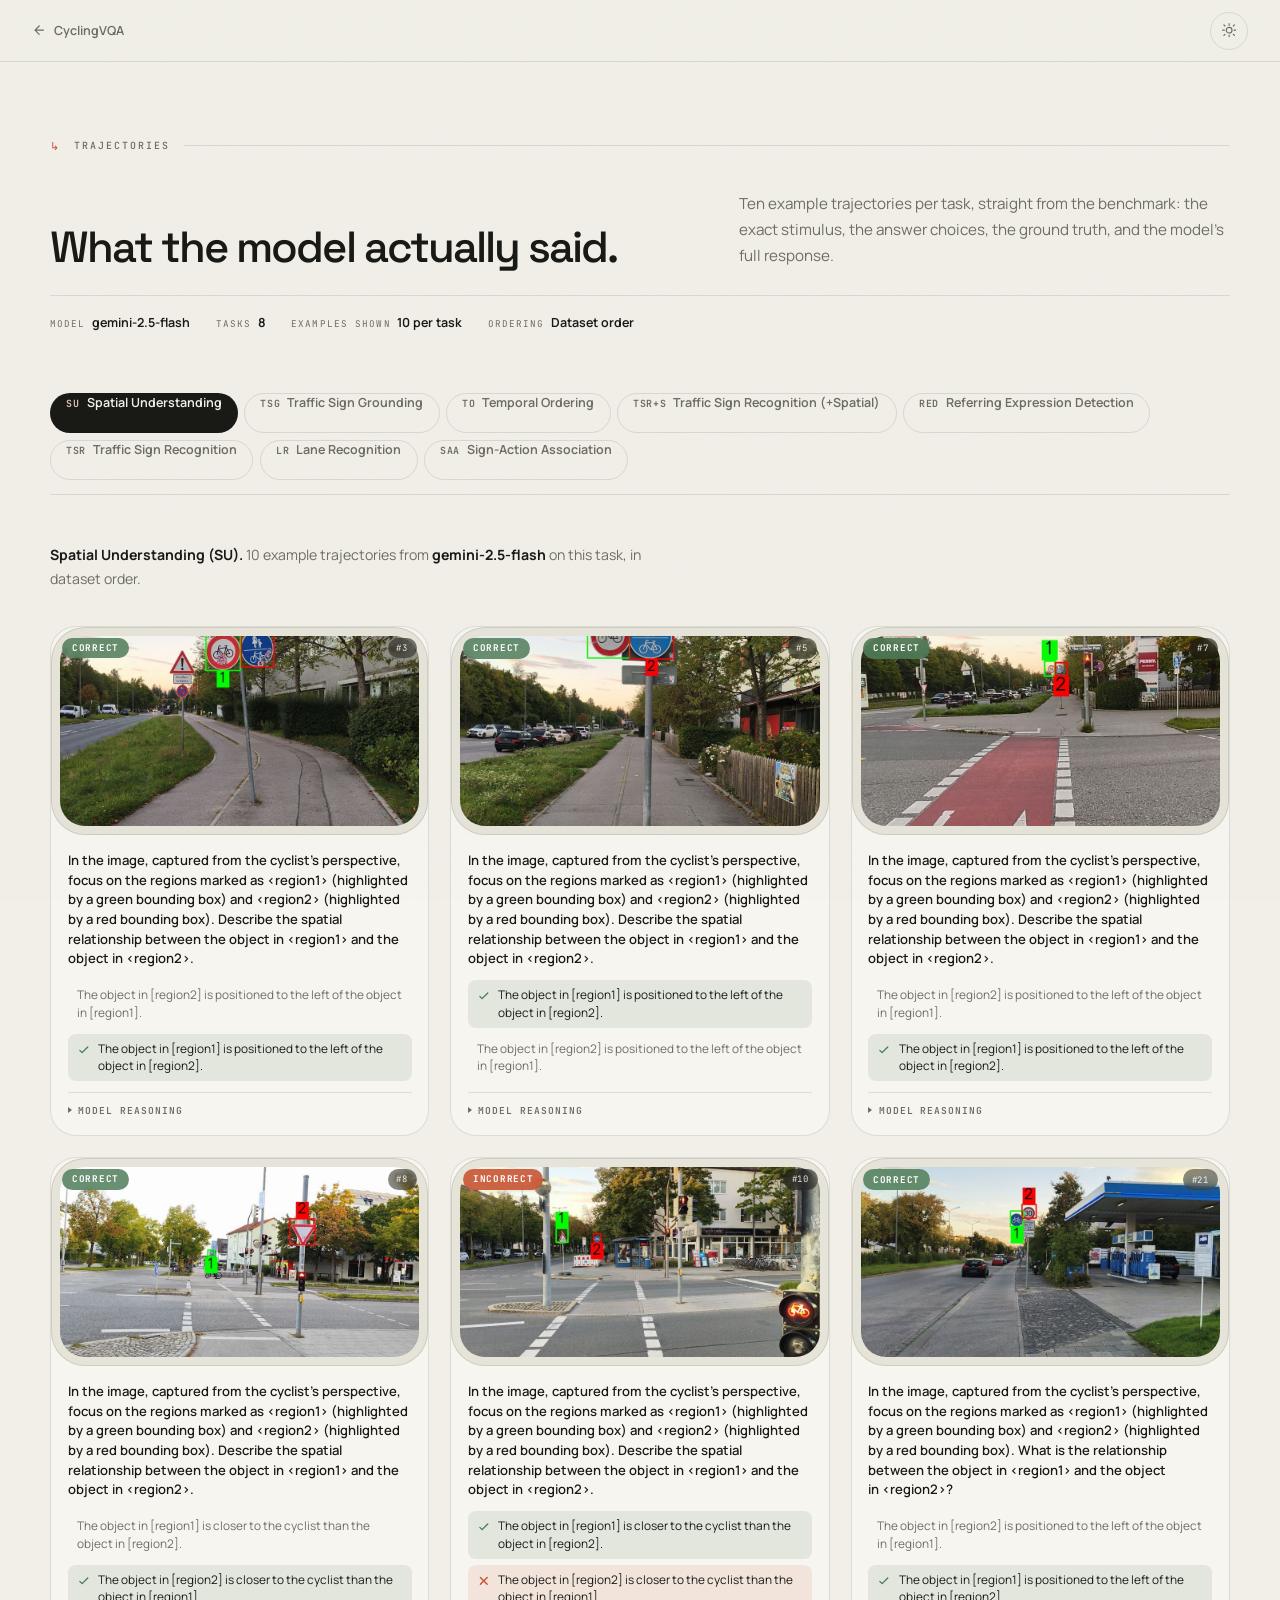
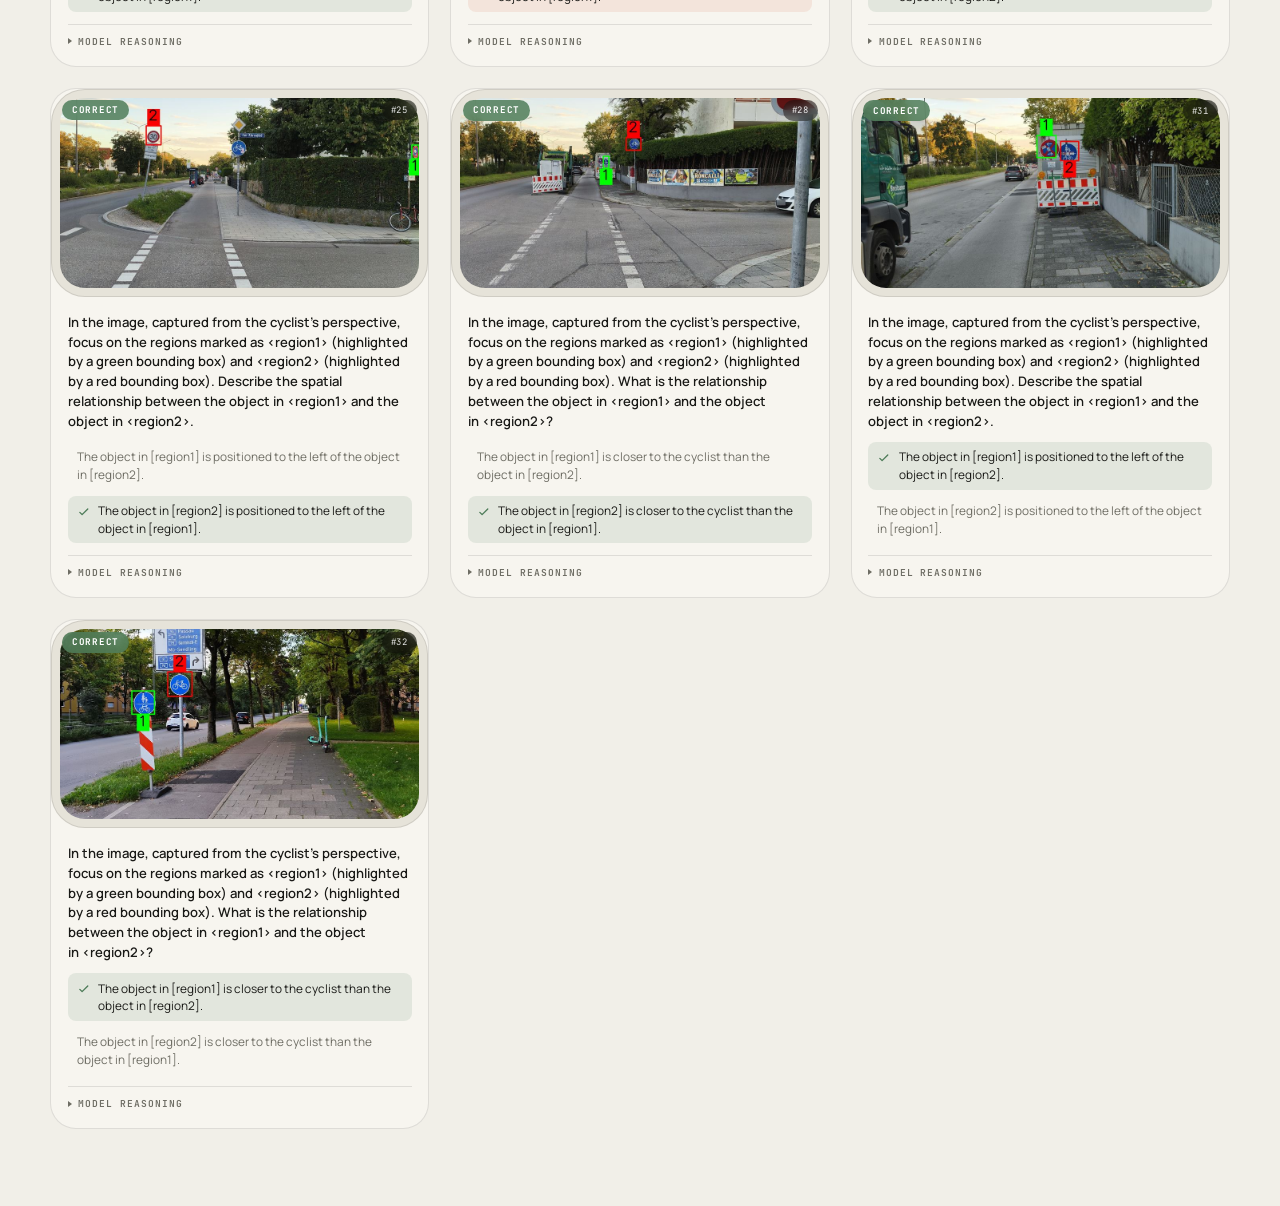
==== trajectories.html @ e7aa2220 "update" ====
<!DOCTYPE html>
<html lang="en">
<head>
  <meta charset="utf-8">
  <meta name="viewport" content="width=device-width, initial-scale=1">
  <meta name="theme-color" content="#f1efe8">
  <script>
    try {
      var saved = localStorage.getItem("cyclingvqa-theme");
      var system = matchMedia("(prefers-color-scheme: dark)").matches ? "dark" : "light";
      document.documentElement.dataset.theme = saved || system;
    } catch (e) {
      document.documentElement.dataset.theme = "light";
    }
  </script>
  <title>CyclingVQA — Trajectories</title>
  <meta name="description" content="Example model trajectories on the CyclingVQA benchmark, ten per task.">

  <link rel="preconnect" href="https://fonts.googleapis.com">
  <link rel="preconnect" href="https://fonts.gstatic.com" crossorigin>
  <link rel="stylesheet" href="https://fonts.googleapis.com/css2?family=Manrope:wght@400..800&family=Space+Grotesk:wght@400..700&family=JetBrains+Mono:wght@400..600&display=swap">
  <link rel="stylesheet" href="./static/css/index.css?v=2">
  <link rel="stylesheet" href="./static/css/trajectories.css?v=1">
  <link rel="icon" href="images/logo.png">
</head>
<body>
  <div class="grain" aria-hidden="true"></div>

  <header class="subpage-bar">
    <a class="subpage-back" href="./index.html">
      <svg viewBox="0 0 24 24" fill="none" stroke="currentColor" stroke-width="2" stroke-linecap="round" stroke-linejoin="round"><path d="M19 12H5M12 19l-7-7 7-7"/></svg>
      CyclingVQA
    </a>
    <div class="subpage-tools">
      <button class="theme-toggle" type="button" aria-label="Toggle color theme" title="Toggle color theme">
        <svg class="icon-sun" viewBox="0 0 24 24" fill="none" stroke="currentColor" stroke-width="1.7" stroke-linecap="round" stroke-linejoin="round"><circle cx="12" cy="12" r="4.2"/><path d="M12 2.5v2.4M12 19.1v2.4M4.2 4.2l1.7 1.7M18.1 18.1l1.7 1.7M2.5 12h2.4M19.1 12h2.4M4.2 19.8l1.7-1.7M18.1 5.9l1.7-1.7"/></svg>
        <svg class="icon-moon" viewBox="0 0 24 24" fill="none" stroke="currentColor" stroke-width="1.7" stroke-linecap="round" stroke-linejoin="round"><path d="M20 14.5A8.5 8.5 0 1 1 9.5 4a6.8 6.8 0 0 0 10.5 10.5Z"/></svg>
      </button>
    </div>
  </header>

  <main id="main-content">
    <section class="traj-header">
      <div class="topography" aria-hidden="true"></div>
      <div class="page-shell traj-header-inner">
        <div class="section-header">
          <div class="section-header-rail">
            <span class="section-index">↳</span>
            <span class="section-eyebrow">Trajectories</span>
            <span class="section-rule" aria-hidden="true"></span>
          </div>
          <div class="section-header-body">
            <h2>What the model actually said.</h2>
            <p>Ten example trajectories per task, straight from the benchmark: the exact stimulus, the answer choices, the ground truth, and the model's full response.</p>
          </div>
        </div>

        <dl class="traj-meta">
          <div><dt>Model</dt><dd>gemini-2.5-flash</dd></div>
          <div><dt>Tasks</dt><dd>8</dd></div>
          <div><dt>Examples shown</dt><dd>10 per task</dd></div>
          <div><dt>Ordering</dt><dd>Dataset order</dd></div>
        </dl>
      </div>
    </section>

    <div class="page-shell">
      <nav class="task-tabs" id="task-tabs" aria-label="Tasks"></nav>
      <div id="task-panels"></div>
    </div>
  </main>

  <div class="figure-lightbox-backdrop">
    <div class="figure-lightbox" role="dialog" aria-modal="true" aria-label="Enlarged example">
      <header>
        <span class="figure-lightbox-label">Example</span>
        <button class="figure-lightbox-close" type="button" aria-label="Close">
          <svg viewBox="0 0 24 24" fill="none" stroke="currentColor" stroke-width="1.8" stroke-linecap="round" stroke-linejoin="round"><path d="M6 6l12 12M18 6 6 18"/></svg>
        </button>
      </header>
      <div class="figure-lightbox-stage"><img src="" alt=""></div>
      <p class="figure-lightbox-caption"></p>
    </div>
  </div>

  <script src="./static/js/trajectories.js?v=1"></script>
</body>
</html>
---- static/css/index.css ----
/* ============================================================
   Tokens
   ============================================================ */

:root {
  color-scheme: light;
  font-family: 'Manrope Variable', 'Manrope', 'Avenir Next', sans-serif;
  font-synthesis: none;
  text-rendering: optimizeLegibility;

  --font-display: 'Space Grotesk Variable', 'Space Grotesk', 'Avenir Next', sans-serif;
  --font-mono: 'JetBrains Mono Variable', 'JetBrains Mono', 'SFMono-Regular', monospace;

  --bg: #f1efe8;
  --bg-sunk: #e8e5dc;
  --surface: #f7f5ef;
  --surface-strong: #e6e3d9;
  --ink: #191916;
  --ink-soft: #45443d;
  --muted: #6e6d64;
  --line: rgb(25 25 22 / 11%);
  --line-strong: rgb(25 25 22 / 22%);
  --accent: #c8512f;
  --accent-wash: color-mix(in srgb, var(--accent) 10%, transparent);
  --on-accent: #fdfaf5;
  --positive: #4f7d5a;
  --tone-generalist: #a9772f;
  --tone-spatial: #4f7d5a;
  --tone-driving: #3f6e8c;
  --topo-line: rgb(74 62 44 / 13%);
  --topo-line-soft: rgb(25 25 22 / 6%);

  --shadow-sm: 0 1px 2px rgb(58 48 33 / 5%), 0 2px 8px rgb(58 48 33 / 5%);
  --shadow-md: 0 2px 4px rgb(58 48 33 / 4%), 0 14px 32px rgb(58 48 33 / 8%);
  --shadow-lg: 0 4px 10px rgb(58 48 33 / 5%), 0 30px 70px rgb(58 48 33 / 12%);

  --r-xs: 8px;
  --r-sm: 12px;
  --r-md: 18px;
  --r-lg: 26px;
  --r-xl: 34px;

  --ease-out: cubic-bezier(.16, 1, .3, 1);
  --ease-spring: cubic-bezier(.32, .72, 0, 1);
  --dur-fast: 180ms;
  --dur: 320ms;
  --dur-slow: 640ms;

  --nav-height: 62px;
  --shell: 1180px;
  --z-menu: 50;
  --z-nav: 60;
  --z-modal: 80;
  --z-grain: 90;
  --z-skip: 100;
}

:root[data-theme='dark'] {
  color-scheme: dark;

  --bg: #161613;
  --bg-sunk: #100f0d;
  --surface: #1e1e1a;
  --surface-strong: #2a2a24;
  --ink: #f2f0e8;
  --ink-soft: #ccc9be;
  --muted: #a3a198;
  --line: rgb(242 240 232 / 12%);
  --line-strong: rgb(242 240 232 / 24%);
  --accent: #ef7f5c;
  --accent-wash: color-mix(in srgb, var(--accent) 14%, transparent);
  --on-accent: #1a120e;
  --positive: #8cc09a;
  --tone-generalist: #cf9c4f;
  --tone-spatial: #8cc09a;
  --tone-driving: #7fa8c4;
  --topo-line: rgb(240 226 200 / 10%);
  --topo-line-soft: rgb(255 255 255 / 4%);

  --shadow-sm: 0 1px 2px rgb(0 0 0 / 30%), 0 2px 8px rgb(0 0 0 / 22%);
  --shadow-md: 0 2px 4px rgb(0 0 0 / 28%), 0 16px 36px rgb(0 0 0 / 34%);
  --shadow-lg: 0 4px 12px rgb(0 0 0 / 32%), 0 34px 78px rgb(0 0 0 / 46%);
}

/* ============================================================
   Base
   ============================================================ */

* { box-sizing: border-box; }

html {
  scroll-behavior: smooth;
  scroll-padding-top: calc(var(--nav-height) + 32px);
  background: var(--bg);
}

body {
  margin: 0;
  min-width: 320px;
  min-height: 100%;
  overflow-x: clip;
  background: var(--bg);
  color: var(--ink);
  -webkit-font-smoothing: antialiased;
  transition: background-color var(--dur-slow) var(--ease-out), color var(--dur-slow) var(--ease-out);
}

button, a { font: inherit; -webkit-font-smoothing: antialiased; -webkit-tap-highlight-color: transparent; }
button { color: inherit; background: none; border: 0; cursor: pointer; }
a { color: inherit; text-decoration: none; }
img, video { display: block; max-width: 100%; }
h1, h2, h3, h4, p, dl, dd, blockquote, figure { margin: 0; }
h1, h2, h3, h4, strong { text-wrap: balance; }
p { text-wrap: pretty; }
ul { margin: 0; padding: 0; list-style: none; }

:focus-visible { outline: 2px solid var(--accent); outline-offset: 3px; border-radius: 4px; }
::selection { background: color-mix(in srgb, var(--accent) 26%, transparent); }

.skip-link {
  position: fixed;
  z-index: var(--z-skip);
  top: 12px;
  left: 12px;
  padding: .7rem .95rem;
  border-radius: var(--r-xs);
  background: var(--ink);
  color: var(--bg);
  font-size: .72rem;
  font-weight: 650;
  transform: translateY(-180%);
  transition: transform var(--dur) var(--ease-spring);
}
.skip-link:focus { transform: translateY(0); }

.grain {
  position: fixed;
  z-index: var(--z-grain);
  inset: 0;
  opacity: .032;
  background-image: url("data:image/svg+xml,%3Csvg xmlns='http://www.w3.org/2000/svg' width='180' height='180'%3E%3Cfilter id='n'%3E%3CfeTurbulence type='fractalNoise' baseFrequency='0.85' numOctaves='3' stitchTiles='stitch'/%3E%3C/filter%3E%3Crect width='180' height='180' filter='url(%23n)'/%3E%3C/svg%3E");
  mix-blend-mode: multiply;
  pointer-events: none;
}
:root[data-theme='dark'] .grain { opacity: .05; mix-blend-mode: screen; }

/* Topographic contour motif, reused behind hero and section rails */
.topography {
  position: absolute;
  z-index: -1;
  inset: 0;
  opacity: .62;
  background-image:
    repeating-radial-gradient(ellipse 128% 92% at 76% 24%, transparent 0 33px, var(--topo-line) 33px 34px),
    repeating-radial-gradient(ellipse 112% 118% at 6% 96%, transparent 0 47px, var(--topo-line-soft) 47px 48px);
  mask-image: linear-gradient(160deg, #000 6%, transparent 62%), linear-gradient(20deg, #000 10%, transparent 55%);
  mask-composite: add;
  -webkit-mask-composite: source-over;
  pointer-events: none;
}
:root[data-theme='dark'] .topography { opacity: .4; }

/* ============================================================
   Layout primitives
   ============================================================ */

.page-shell { width: min(var(--shell), calc(100% - 3rem)); margin-inline: auto; }
.section-pad { padding-block: clamp(4.5rem, 8vw, 7rem); scroll-margin-top: calc(var(--nav-height) + 28px); }

.section-header { display: grid; gap: clamp(1.6rem, 3vw, 2.4rem); }
.section-header-rail { display: flex; align-items: center; gap: .9rem; }
.section-index {
  color: var(--accent);
  font-family: var(--font-mono);
  font-size: .66rem;
  font-weight: 600;
  font-variant-numeric: tabular-nums;
  letter-spacing: .04em;
}
.section-eyebrow {
  color: var(--muted);
  font-family: var(--font-mono);
  font-size: .62rem;
  font-weight: 500;
  letter-spacing: .2em;
  text-transform: uppercase;
}
.section-rule { height: 1px; flex: 1; background: var(--line); }
.section-header-body {
  display: grid;
  grid-template-columns: minmax(0, 1.12fr) minmax(0, .88fr);
  gap: clamp(1.5rem, 5vw, 4rem);
  align-items: end;
}
.section-header-body h2 {
  font-family: var(--font-display);
  font-size: clamp(1.9rem, 3.4vw, 3rem);
  font-weight: 540;
  letter-spacing: -.045em;
  line-height: 1.02;
}
.section-lede { max-width: 46ch; padding-bottom: .35rem; color: var(--muted); font-size: .93rem; line-height: 1.72; }

/* ============================================================
   Buttons
   ============================================================ */

.button {
  position: relative;
  display: inline-flex;
  min-height: 46px;
  align-items: center;
  gap: .6rem;
  padding: .5rem .5rem .5rem 1.1rem;
  border: 1px solid transparent;
  border-radius: 999px;
  font-size: .84rem;
  font-weight: 640;
  letter-spacing: -.01em;
  line-height: 1;
  white-space: nowrap;
  transition: transform var(--dur) var(--ease-spring), background-color var(--dur) var(--ease-out),
    border-color var(--dur) var(--ease-out), color var(--dur) var(--ease-out), box-shadow var(--dur) var(--ease-out);
}
.button svg { width: 1rem; height: 1rem; flex: 0 0 auto; }
.button-affordance {
  display: grid;
  width: 28px;
  height: 28px;
  flex: 0 0 auto;
  place-items: center;
  border-radius: 999px;
  background: rgb(255 255 255 / 14%);
  transition: transform var(--dur) var(--ease-spring), background-color var(--dur) var(--ease-out);
}
.button-affordance svg { width: .8rem; height: .8rem; }
.button:hover { transform: translateY(-2px); }
.button:hover .button-affordance { transform: translate(2px, -1px) scale(1.06); }
.button:active { transform: translateY(0) scale(.985); }

.button-primary {
  background: var(--ink);
  border-color: var(--ink);
  color: var(--bg);
  box-shadow: var(--shadow-sm);
}
.button-primary:hover {
  background: color-mix(in srgb, var(--ink) 86%, var(--accent));
  border-color: color-mix(in srgb, var(--ink) 86%, var(--accent));
  box-shadow: var(--shadow-md);
}

.button-quiet {
  border-color: var(--line-strong);
  background: color-mix(in srgb, var(--surface) 60%, transparent);
  color: var(--ink);
}
.button-quiet .button-affordance { background: color-mix(in srgb, var(--ink) 8%, transparent); }
.button-quiet:hover { border-color: var(--ink); background: var(--surface); }

/* ============================================================
   Navigation
   ============================================================ */

.site-nav {
  position: fixed;
  z-index: var(--z-nav);
  top: 14px;
  left: 50%;
  display: flex;
  width: min(calc(var(--shell) + 24px), calc(100% - 24px));
  height: var(--nav-height);
  align-items: center;
  justify-content: space-between;
  gap: .8rem;
  padding: .4rem .4rem .4rem .85rem;
  overflow: hidden;
  border: 1px solid var(--line);
  border-radius: 999px;
  background: color-mix(in srgb, var(--surface) 68%, transparent);
  transform: translateX(-50%);
  transition: background-color var(--dur-slow) var(--ease-out), border-color var(--dur-slow) var(--ease-out),
    box-shadow var(--dur-slow) var(--ease-out);
  backdrop-filter: blur(18px) saturate(140%);
  -webkit-backdrop-filter: blur(18px) saturate(140%);
}
.site-nav.is-condensed, .site-nav.is-menu-open {
  border-color: var(--line-strong);
  background: color-mix(in srgb, var(--surface) 88%, transparent);
  box-shadow: var(--shadow-md);
}

.nav-progress-track {
  position: absolute;
  bottom: -7px;
  left: 0;
  overflow: hidden;
  width: 100%;
  height: 2px;
  border-radius: 999px;
  background: color-mix(in srgb, var(--ink) 9%, transparent);
}
.nav-progress {
  display: block;
  width: 100%;
  height: 100%;
  border-radius: inherit;
  background: var(--accent);
  opacity: .85;
  transform: scaleX(var(--nav-progress, 0));
  transform-origin: 0 50%;
}

.brand { display: inline-flex; align-items: center; gap: .55rem; font-family: var(--font-display); font-size: .9rem; font-weight: 660; letter-spacing: -.028em; flex: none; }
.brand-mark {
  display: grid;
  width: 32px;
  height: 32px;
  flex: none;
  place-items: center;
  border-radius: 10px;
  background: var(--ink);
  overflow: hidden;
  box-shadow: inset 0 1px 0 rgb(255 255 255 / 12%);
  transition: transform var(--dur) var(--ease-spring), background-color var(--dur) var(--ease-out);
}
.brand-mark img { width: 100%; height: 100%; object-fit: cover; }
.brand:hover .brand-mark { transform: translateY(-1px) scale(1.04); }
.brand:active .brand-mark { transform: translateY(0) scale(.97); }

.nav-links { position: relative; display: flex; align-items: center; gap: .1rem; }
.nav-links a {
  position: relative;
  display: inline-flex;
  min-height: 38px;
  align-items: center;
  gap: .4rem;
  padding: 0 .7rem;
  border-radius: 999px;
  color: var(--muted);
  font-size: .76rem;
  font-weight: 600;
  white-space: nowrap;
  transition: color var(--dur) var(--ease-out), background-color var(--dur) var(--ease-out);
}
.nav-link-index {
  flex: none;
  color: color-mix(in srgb, var(--muted) 55%, transparent);
  font-family: var(--font-mono);
  font-size: .56rem;
  font-variant-numeric: tabular-nums;
  transition: color var(--dur) var(--ease-out);
}
.nav-links a:hover { background: color-mix(in srgb, var(--ink) 6%, transparent); color: var(--ink); }
.nav-links a.is-active { color: var(--ink); }
.nav-links a.is-active .nav-link-index { color: var(--accent); }

.nav-tools { display: flex; align-items: center; gap: .35rem; flex: none; }
.nav-paper-link {
  display: inline-flex;
  min-height: 38px;
  align-items: center;
  gap: .45rem;
  padding: 0 .85rem;
  border: 1px solid var(--line);
  border-radius: 999px;
  color: var(--ink-soft);
  font-size: .74rem;
  font-weight: 620;
  transition: border-color var(--dur) var(--ease-out), background-color var(--dur) var(--ease-out), color var(--dur) var(--ease-out);
}
.nav-paper-link svg { width: .92rem; height: .92rem; flex: none; }
.nav-paper-link:hover { border-color: var(--line-strong); background: color-mix(in srgb, var(--ink) 5%, transparent); color: var(--ink); }

.theme-toggle {
  display: grid;
  width: 38px;
  height: 38px;
  place-items: center;
  border: 1px solid var(--line);
  border-radius: 999px;
  color: var(--muted);
  transition: background-color var(--dur) var(--ease-out), border-color var(--dur) var(--ease-out), color var(--dur) var(--ease-out);
}
.theme-toggle:hover { border-color: var(--line-strong); background: color-mix(in srgb, var(--ink) 6%, transparent); color: var(--ink); }
.theme-toggle svg { width: 1.02rem; height: 1.02rem; flex: none; transition: transform var(--dur-slow) var(--ease-spring); }
.theme-toggle:hover svg { transform: rotate(-16deg); }
.theme-toggle .icon-moon { display: none; }
:root[data-theme='dark'] .theme-toggle .icon-sun { display: none; }
:root[data-theme='dark'] .theme-toggle .icon-moon { display: block; }

.nav-toggle { display: none; width: 38px; height: 38px; place-items: center; border: 1px solid var(--line); border-radius: 999px; }
.nav-toggle-bars { position: relative; display: block; width: 16px; height: 10px; }
.nav-toggle-bars span { position: absolute; left: 0; width: 100%; height: 1.5px; border-radius: 2px; background: var(--ink); transition: transform var(--dur) var(--ease-spring); }
.nav-toggle-bars span:first-child { top: 0; }
.nav-toggle-bars span:last-child { bottom: 0; }
.site-nav.is-menu-open .nav-toggle-bars span:first-child { transform: translateY(4.25px) rotate(45deg); }
.site-nav.is-menu-open .nav-toggle-bars span:last-child { transform: translateY(-4.25px) rotate(-45deg); }

.mobile-menu {
  position: fixed;
  z-index: var(--z-menu);
  inset: 0;
  display: none;
  flex-direction: column;
  justify-content: center;
  gap: 2rem;
  padding: calc(var(--nav-height) + 3rem) 2rem 3rem;
  background: color-mix(in srgb, var(--bg) 92%, transparent);
  backdrop-filter: blur(26px) saturate(140%);
  -webkit-backdrop-filter: blur(26px) saturate(140%);
  opacity: 0;
  transition: opacity var(--dur-slow) var(--ease-out);
}
.mobile-menu.is-open { display: flex; opacity: 1; }
.mobile-menu nav { display: grid; gap: .3rem; }
.mobile-menu nav a {
  display: flex;
  align-items: baseline;
  gap: 1rem;
  padding-block: .6rem;
  border-bottom: 1px solid var(--line);
  font-family: var(--font-display);
  font-size: clamp(1.7rem, 8vw, 2.5rem);
  font-weight: 520;
  letter-spacing: -.045em;
}
.mobile-menu nav a span { color: var(--accent); font-family: var(--font-mono); font-size: .64rem; font-weight: 500; }
.mobile-menu-paper {
  display: inline-flex;
  min-height: 50px;
  width: max-content;
  align-items: center;
  gap: .6rem;
  padding-inline: 1.3rem;
  border-radius: 999px;
  background: var(--ink);
  color: var(--bg);
  font-size: .84rem;
  font-weight: 640;
}

@media (max-width: 860px) {
  .nav-links, .nav-paper-link span.nav-paper-label { display: none; }
  .nav-toggle { display: grid; }
}

/* ============================================================
   Hero
   ============================================================ */

.hero { position: relative; overflow: hidden; isolation: isolate; background: var(--bg); color: var(--ink); }

.hero-wash {
  position: absolute;
  z-index: -2;
  inset: 0;
  background:
    radial-gradient(ellipse 60% 50% at 82% 10%, color-mix(in srgb, var(--accent) 13%, transparent), transparent 70%),
    radial-gradient(ellipse 70% 60% at 8% 92%, color-mix(in srgb, var(--accent) 8%, transparent), transparent 70%),
    var(--bg);
}

.hero-layout {
  position: relative;
  z-index: 2;
  display: grid;
  grid-template-columns: minmax(0, .95fr) minmax(0, 1.05fr);
  gap: clamp(2rem, 5vw, 4.5rem);
  align-items: center;
  padding-block: calc(var(--nav-height) + 4rem) clamp(3rem, 6vw, 5rem);
}

.hero-copy { display: flex; max-width: 620px; flex-direction: column; align-items: flex-start; }
.hero-kicker {
  display: inline-flex;
  align-items: center;
  gap: .55rem;
  margin-bottom: clamp(1rem, 2.2vh, 1.5rem);
  color: var(--muted);
  font-family: var(--font-mono);
  font-size: .62rem;
  font-weight: 500;
  letter-spacing: .18em;
  text-transform: uppercase;
}
.hero-kicker-dot {
  width: 6px;
  height: 6px;
  border-radius: 50%;
  background: var(--accent);
  box-shadow: 0 0 0 4px color-mix(in srgb, var(--accent) 18%, transparent);
}

.hero-title-lockup h1 {
  font-family: var(--font-display);
  font-size: clamp(2.4rem, 4.6vw, 4rem);
  font-weight: 600;
  letter-spacing: -.045em;
  line-height: .98;
}
.hero-title-lockup > p {
  max-width: 34ch;
  margin-top: clamp(.8rem, 1.7vh, 1.2rem);
  font-family: var(--font-display);
  font-size: clamp(1.02rem, 1.5vw, 1.32rem);
  font-weight: 480;
  letter-spacing: -.03em;
  line-height: 1.28;
  color: var(--ink-soft);
}

.hero-summary { max-width: 52ch; margin-top: clamp(1rem, 2vh, 1.4rem); color: var(--muted); font-size: clamp(.87rem, .95vw, .95rem); line-height: 1.72; }
.hero-actions { display: flex; flex-wrap: wrap; gap: .6rem; margin-top: clamp(1.2rem, 2.4vh, 1.9rem); }

.hero-credits { display: grid; grid-template-columns: repeat(2, minmax(0, auto)); gap: clamp(1.5rem, 5vw, 3.5rem); margin-top: clamp(2rem, 4vh, 3rem); padding-top: 1.1rem; border-top: 1px solid var(--line); justify-content: start; }
.hero-credits dt { color: var(--muted); font-family: var(--font-mono); font-size: .56rem; font-weight: 500; letter-spacing: .14em; text-transform: uppercase; }
.hero-credits dd { margin-top: .32rem; color: var(--ink); font-size: .82rem; font-weight: 570; line-height: 1.5; }
.hero-credits dd a { color: inherit; text-decoration-line: underline; text-decoration-color: color-mix(in srgb, var(--accent) 55%, transparent); text-underline-offset: .15em; }
.hero-credits dd a:hover { text-decoration-color: var(--accent); }
.hero-credits dd span + span::before { content: ' \00b7 '; color: var(--muted); }

.hero-visual { position: relative; }
.hero-visual .figure-plate-frame { background: var(--surface); overflow: hidden; }
.hero-visual .figure-plate-frame .crop {
  position: relative;
  aspect-ratio: 4 / 3;
  overflow: hidden;
  border-radius: calc(var(--r-xl) - 9px);
}
.hero-visual .figure-plate-frame img {
  position: absolute;
  inset: 0;
  width: 100%;
  height: 100%;
  object-fit: cover;
  object-position: 50% 38%;
}
.hero-visual .figure-plate-frame .crop::after {
  content: '';
  position: absolute;
  z-index: 1;
  inset: 0;
  background: linear-gradient(to top, rgb(12 12 10 / 55%), rgb(12 12 10 / 0%) 42%);
  pointer-events: none;
}
.hero-visual-tag {
  position: absolute;
  z-index: 2;
  bottom: .9rem;
  left: .9rem;
  display: inline-flex;
  align-items: center;
  gap: .42rem;
  padding: .42rem .75rem;
  border: 1px solid rgb(255 255 255 / 18%);
  border-radius: 999px;
  background: rgb(20 18 14 / 45%);
  color: #f2f0e9;
  font-family: var(--font-mono);
  font-size: .6rem;
  letter-spacing: .06em;
  backdrop-filter: blur(6px);
  -webkit-backdrop-filter: blur(6px);
}

@media (max-width: 900px) {
  .hero-layout { grid-template-columns: 1fr; padding-block: calc(var(--nav-height) + 2.6rem) 2.5rem; }
  .hero-copy { max-width: none; }
}

/* ============================================================
   Overview / abstract band
   ============================================================ */

.overview { border-top: 1px solid var(--line); background: var(--surface); }

/* ============================================================
   Highlights
   ============================================================ */

.highlights-grid {
  display: grid;
  grid-template-columns: repeat(4, minmax(0, 1fr));
  gap: 1.1rem;
  margin-top: clamp(2rem, 4vw, 3rem);
}
.highlight-card {
  display: grid;
  align-content: start;
  gap: .55rem;
  padding-top: .9rem;
  border-top: 1px solid var(--line-strong);
}
.highlight-card-index {
  color: var(--accent);
  font-family: var(--font-mono);
  font-size: .68rem;
  font-weight: 600;
  letter-spacing: .06em;
}
.highlight-card h3 { font-family: var(--font-display); font-size: 1rem; font-weight: 620; letter-spacing: -.02em; line-height: 1.2; }
.highlight-card p { color: var(--muted); font-size: .8rem; line-height: 1.6; }

@media (max-width: 900px) {
  .highlights-grid { grid-template-columns: repeat(2, minmax(0, 1fr)); }
}
@media (max-width: 560px) {
  .highlights-grid { grid-template-columns: 1fr; }
}

/* ============================================================
   Figures
   ============================================================ */

.figure-plate { display: grid; margin-top: clamp(2rem, 4vw, 3rem); }
.figure-plate-frame {
  position: relative;
  display: block;
  width: 100%;
  padding: .5rem;
  border: 1px solid var(--line);
  border-radius: var(--r-xl);
  background: color-mix(in srgb, var(--bg) 62%, transparent);
  cursor: zoom-in;
  transition: border-color var(--dur) var(--ease-out), box-shadow var(--dur) var(--ease-out), transform var(--dur) var(--ease-spring);
}
.figure-plate-frame img { width: 100%; height: auto; border-radius: calc(var(--r-xl) - 9px); background: var(--surface-strong); }
.figure-plate-frame:hover { border-color: var(--line-strong); box-shadow: var(--shadow-md); transform: translateY(-2px); }
.figure-plate-zoom {
  position: absolute;
  right: 1.1rem;
  bottom: 1.1rem;
  display: inline-flex;
  align-items: center;
  gap: .4rem;
  padding: .42rem .8rem;
  border: 1px solid var(--line-strong);
  border-radius: 999px;
  background: color-mix(in srgb, var(--bg) 84%, transparent);
  color: var(--ink-soft);
  font-family: var(--font-mono);
  font-size: .58rem;
  letter-spacing: .12em;
  text-transform: uppercase;
  opacity: 0;
  backdrop-filter: blur(8px);
  -webkit-backdrop-filter: blur(8px);
  transition: opacity var(--dur) var(--ease-out), transform var(--dur) var(--ease-spring);
  transform: translateY(4px);
}
.figure-plate-frame:hover .figure-plate-zoom, .figure-plate-frame:focus-visible .figure-plate-zoom { opacity: 1; transform: translateY(0); }
.figure-plate-zoom svg { width: .85rem; height: .85rem; }

.figure-plate > figcaption {
  display: grid;
  grid-template-columns: 52px minmax(0, 1fr);
  gap: .75rem;
  width: 100%;
  margin-top: 1.1rem;
  color: var(--muted);
  font-size: .78rem;
  line-height: 1.65;
}
.figure-plate > figcaption > span:first-child { color: var(--accent); font-family: var(--font-mono); font-size: .62rem; letter-spacing: .08em; text-transform: uppercase; }
.figure-plate > figcaption strong { color: var(--ink); font-weight: 640; }

.figure-lightbox-backdrop {
  position: fixed;
  z-index: var(--z-modal);
  inset: 0;
  display: none;
  overflow: auto;
  place-items: center;
  padding: clamp(12px, 3vw, 30px);
  background: rgb(10 10 8 / 84%);
  backdrop-filter: blur(16px);
  -webkit-backdrop-filter: blur(16px);
}
.figure-lightbox-backdrop.is-open { display: grid; }
.figure-lightbox {
  display: grid;
  width: min(1400px, 100%);
  overflow: hidden;
  padding: .5rem;
  border: 1px solid rgb(255 255 255 / 12%);
  border-radius: var(--r-xl);
  background: #1a1a17;
  box-shadow: 0 40px 120px rgb(0 0 0 / 52%);
  color: #f2f0e9;
}
.figure-lightbox > header { display: flex; align-items: center; justify-content: space-between; gap: 1.5rem; padding: .6rem .5rem .85rem .95rem; }
.figure-lightbox-label { color: #f2f0e9; font-family: var(--font-mono); font-size: .66rem; letter-spacing: .12em; text-transform: uppercase; }
.figure-lightbox-close {
  display: grid;
  width: 38px;
  height: 38px;
  flex: 0 0 auto;
  place-items: center;
  border: 1px solid rgb(255 255 255 / 14%);
  border-radius: 999px;
  color: #c3c1b7;
  transition: background-color var(--dur) var(--ease-out), color var(--dur) var(--ease-out), transform var(--dur) var(--ease-spring);
}
.figure-lightbox-close svg { width: 1.05rem; height: 1.05rem; }
.figure-lightbox-close:hover { background: rgb(255 255 255 / 10%); color: #fff; transform: rotate(90deg); }
.figure-lightbox-stage { display: grid; overflow: auto; max-height: min(78vh, 1080px); border-radius: calc(var(--r-xl) - 10px); background: var(--surface-strong); place-items: center; }
.figure-lightbox-stage img { max-height: min(78vh, 1080px); width: auto; max-width: 100%; height: auto; }
.figure-lightbox-caption { max-width: 100ch; padding: .95rem .95rem .5rem; color: #9c9a90; font-size: .74rem; line-height: 1.62; }

/* ============================================================
   Leaderboard
   ============================================================ */

.leaderboard { border-top: 1px solid var(--line); background: var(--bg); }
.leaderboard-scroll {
  margin-top: clamp(2rem, 4vw, 3rem);
  overflow-x: auto;
  border: 1px solid var(--line);
  border-radius: var(--r-lg);
  background: var(--surface);
}
.leaderboard-table { width: 100%; min-width: 880px; border-collapse: collapse; font-size: .78rem; }
.leaderboard-table thead th {
  position: sticky;
  top: 0;
  padding: .85rem .75rem;
  border-bottom: 1px solid var(--line-strong);
  background: var(--surface);
  color: var(--muted);
  font-family: var(--font-mono);
  font-size: .62rem;
  font-weight: 600;
  letter-spacing: .08em;
  text-align: left;
  text-transform: uppercase;
  white-space: nowrap;
}
.leaderboard-table thead th:first-child { padding-left: 1.1rem; }
.leaderboard-table tbody td { padding: .6rem .75rem; border-bottom: 1px solid var(--line); color: var(--ink-soft); white-space: nowrap; font-variant-numeric: tabular-nums; }
.leaderboard-table tbody td:first-child { padding-left: 1.1rem; color: var(--ink); font-weight: 600; font-variant-numeric: normal; }
.leaderboard-table tbody tr:hover td { background: color-mix(in srgb, var(--ink) 4%, transparent); }
.leaderboard-table tbody td strong { color: var(--accent); font-weight: 700; }
.leaderboard-table .row-random td { color: var(--muted); font-style: italic; }

.group-row td {
  padding: .55rem .75rem;
  border-bottom: 1px solid var(--line-strong);
  background: color-mix(in srgb, var(--group-tone, var(--accent)) 12%, var(--surface));
  color: var(--ink);
  font-family: var(--font-mono);
  font-size: .62rem;
  font-weight: 700;
  letter-spacing: .1em;
  text-align: left;
  text-transform: uppercase;
}
.group-row.tone-proprietary td { --group-tone: var(--accent); }
.group-row.tone-generalist td { --group-tone: var(--tone-generalist); }
.group-row.tone-spatial td { --group-tone: var(--tone-spatial); }
.group-row.tone-driving td { --group-tone: var(--tone-driving); }
.leaderboard-table tbody.group-proprietary tr:not(.group-row):hover td,
.leaderboard-table tbody.group-proprietary tr:not(.group-row) { background: color-mix(in srgb, var(--accent) 4%, transparent); }
.leaderboard-table tbody.group-generalist tr:not(.group-row) { background: color-mix(in srgb, var(--tone-generalist) 4%, transparent); }
.leaderboard-table tbody.group-spatial tr:not(.group-row) { background: color-mix(in srgb, var(--tone-spatial) 4%, transparent); }
.leaderboard-table tbody.group-driving tr:not(.group-row) { background: color-mix(in srgb, var(--tone-driving) 4%, transparent); }

.leaderboard-note { max-width: 78ch; margin-top: 1.25rem; color: var(--muted); font-size: .8rem; line-height: 1.7; }
.leaderboard-note strong { color: var(--ink); }

/* ============================================================
   Visitors
   ============================================================ */

.visitors-panel {
  display: grid;
  justify-items: center;
  gap: 1rem;
  margin-top: clamp(1.5rem, 3vw, 2rem);
  padding: 1.6rem;
  border: 1px solid var(--line);
  border-radius: var(--r-lg);
  background: var(--surface);
  text-align: center;
}

/* ============================================================
   Footer
   ============================================================ */

.footer { border-top: 1px solid var(--line); background: var(--surface); }
.footer-inner {
  display: grid;
  grid-template-columns: minmax(0, 1.6fr) minmax(0, .7fr) minmax(0, .7fr);
  gap: clamp(2rem, 5vw, 4rem);
  padding-block: clamp(2.5rem, 5vw, 3.5rem) 2rem;
}
.footer-brand p { max-width: 40ch; margin-top: 1rem; color: var(--muted); font-size: .78rem; line-height: 1.68; }
.footer-nav { display: grid; align-content: start; gap: .55rem; }
.footer-nav > span { margin-bottom: .3rem; color: var(--muted); font-family: var(--font-mono); font-size: .56rem; letter-spacing: .18em; text-transform: uppercase; }
.footer-nav a { width: max-content; color: var(--ink-soft); font-size: .8rem; font-weight: 560; transition: color var(--dur) var(--ease-out); }
.footer-nav a:hover { color: var(--accent); }

.footer-notice { display: grid; grid-template-columns: repeat(2, minmax(0, 1fr)); gap: .6rem clamp(2rem, 5vw, 4rem); padding-block: 1.25rem; border-top: 1px solid var(--line); }
.footer-notice p { color: var(--muted); font-size: .7rem; line-height: 1.7; text-wrap: pretty; }
.footer-notice a { color: var(--ink-soft); font-weight: 620; text-decoration: underline; text-decoration-color: color-mix(in srgb, var(--accent) 55%, transparent); text-underline-offset: .18em; }
.footer-notice a:hover { color: var(--accent); }

.footer-base { display: flex; align-items: center; justify-content: space-between; gap: 1.5rem; padding-block: 1.1rem; border-top: 1px solid var(--line); }
.footer-base p { color: var(--muted); font-size: .72rem; }
.footer-top { display: inline-flex; align-items: center; gap: .45rem; color: var(--muted); font-size: .72rem; font-weight: 600; transition: color var(--dur) var(--ease-out); }
.footer-top svg { width: .85rem; height: .85rem; transition: transform var(--dur) var(--ease-spring); }
.footer-top:hover { color: var(--ink); }
.footer-top:hover svg { transform: translateY(-3px); }

@media (max-width: 700px) {
  .footer-inner, .footer-notice { grid-template-columns: 1fr; }
  .footer-base { flex-direction: column; align-items: flex-start; gap: .6rem; }
}
---- static/css/trajectories.css ----
/* ============================================================
   Trajectories page — extends tokens/nav/buttons/figure system
   defined in index.css
   ============================================================ */

.subpage-bar {
  position: sticky;
  z-index: var(--z-nav);
  top: 0;
  display: flex;
  align-items: center;
  justify-content: space-between;
  gap: 1rem;
  height: var(--nav-height);
  padding-inline: clamp(1rem, 3vw, 2rem);
  border-bottom: 1px solid var(--line);
  background: color-mix(in srgb, var(--bg) 88%, transparent);
  backdrop-filter: blur(18px) saturate(140%);
  -webkit-backdrop-filter: blur(18px) saturate(140%);
}
.subpage-back {
  display: inline-flex;
  align-items: center;
  gap: .5rem;
  color: var(--muted);
  font-size: .78rem;
  font-weight: 620;
  transition: color var(--dur) var(--ease-out);
}
.subpage-back svg { width: .9rem; height: .9rem; }
.subpage-back:hover { color: var(--ink); }
.subpage-tools { display: flex; align-items: center; gap: .5rem; }

.traj-header { position: relative; overflow: hidden; padding-block: clamp(3rem, 6vw, 5rem) clamp(2rem, 4vw, 3rem); }
.traj-header .topography { opacity: .5; }
.traj-header-inner { position: relative; z-index: 1; }
.traj-header .section-header-body p { color: var(--muted); font-size: .95rem; line-height: 1.72; max-width: 62ch; }

.traj-meta {
  display: flex;
  flex-wrap: wrap;
  gap: .5rem 1.6rem;
  margin-top: 1.6rem;
  padding-top: 1.1rem;
  border-top: 1px solid var(--line);
}
.traj-meta > div { display: flex; align-items: baseline; gap: .4rem; }
.traj-meta dt { color: var(--muted); font-family: var(--font-mono); font-size: .58rem; letter-spacing: .12em; text-transform: uppercase; }
.traj-meta dd { color: var(--ink); font-size: .78rem; font-weight: 640; }

/* ---------- Task tabs ---------- */

.task-tabs {
  position: sticky;
  top: var(--nav-height);
  z-index: 30;
  display: flex;
  flex-wrap: wrap;
  gap: .4rem;
  padding-block: .9rem;
  border-bottom: 1px solid var(--line);
  background: color-mix(in srgb, var(--bg) 92%, transparent);
  backdrop-filter: blur(14px);
  -webkit-backdrop-filter: blur(14px);
}
.task-tab {
  display: inline-flex;
  align-items: baseline;
  gap: .45rem;
  min-height: 40px;
  padding: 0 .95rem;
  border: 1px solid var(--line);
  border-radius: 999px;
  background: transparent;
  color: var(--muted);
  font-size: .78rem;
  font-weight: 640;
  transition: border-color var(--dur) var(--ease-out), background-color var(--dur) var(--ease-out), color var(--dur) var(--ease-out);
}
.task-tab-code { font-family: var(--font-mono); font-size: .62rem; letter-spacing: .06em; }
.task-tab:hover { border-color: var(--line-strong); color: var(--ink); }
.task-tab.is-active { border-color: transparent; background: var(--ink); color: var(--bg); }
.task-tab.is-active .task-tab-code { color: color-mix(in srgb, var(--bg) 70%, var(--accent)); }

/* ---------- Panel ---------- */

.task-panel { display: none; padding-block: clamp(2rem, 4vw, 3rem) clamp(4rem, 6vw, 5rem); }
.task-panel.is-active { display: block; }
.task-panel-intro { max-width: 70ch; color: var(--muted); font-size: .88rem; line-height: 1.7; margin-bottom: clamp(1.5rem, 3vw, 2.2rem); }
.task-panel-intro strong { color: var(--ink); }

.traj-grid {
  display: grid;
  grid-template-columns: repeat(auto-fill, minmax(300px, 1fr));
  gap: 1.3rem;
}

.traj-card {
  display: grid;
  border: 1px solid var(--line);
  border-radius: var(--r-lg);
  background: var(--surface);
  overflow: hidden;
  transition: border-color var(--dur) var(--ease-out), box-shadow var(--dur) var(--ease-out), transform var(--dur) var(--ease-spring);
}
.traj-card:hover { border-color: var(--line-strong); box-shadow: var(--shadow-sm); transform: translateY(-2px); }

.traj-card-media { position: relative; cursor: zoom-in; background: var(--surface-strong); }
.traj-card-media img { width: 100%; height: 190px; object-fit: cover; }
.traj-card-badge {
  position: absolute;
  top: .65rem;
  left: .65rem;
  display: inline-flex;
  align-items: center;
  gap: .3rem;
  padding: .28rem .6rem;
  border-radius: 999px;
  font-family: var(--font-mono);
  font-size: .58rem;
  font-weight: 700;
  letter-spacing: .08em;
  text-transform: uppercase;
  backdrop-filter: blur(6px);
  -webkit-backdrop-filter: blur(6px);
}
.traj-card-badge.is-correct { background: color-mix(in srgb, var(--positive) 85%, transparent); color: #fff; }
.traj-card-badge.is-wrong { background: color-mix(in srgb, var(--accent) 88%, transparent); color: #fff; }
.traj-card-index {
  position: absolute;
  top: .65rem;
  right: .65rem;
  padding: .28rem .55rem;
  border-radius: 999px;
  background: rgb(12 12 10 / 46%);
  color: rgb(255 255 255 / 88%);
  font-family: var(--font-mono);
  font-size: .56rem;
  letter-spacing: .08em;
  backdrop-filter: blur(6px);
  -webkit-backdrop-filter: blur(6px);
}

.traj-card-body { display: grid; gap: .7rem; padding: 1rem 1.05rem 1.15rem; }
.traj-card-question { color: var(--ink); font-size: .82rem; font-weight: 570; line-height: 1.5; }

.traj-choices { display: grid; gap: .35rem; }
.traj-choice {
  display: flex;
  align-items: flex-start;
  gap: .5rem;
  padding: .38rem .55rem;
  border-radius: var(--r-xs);
  color: var(--muted);
  font-size: .74rem;
  line-height: 1.5;
}
.traj-choice svg { width: .85rem; height: .85rem; flex: none; margin-top: .18rem; }
.traj-choice.is-gt { background: color-mix(in srgb, var(--positive) 12%, transparent); color: var(--ink); }
.traj-choice.is-gt svg { color: var(--positive); }
.traj-choice.is-pred-wrong { background: color-mix(in srgb, var(--accent) 10%, transparent); color: var(--ink); }
.traj-choice.is-pred-wrong svg { color: var(--accent); }

.traj-reasoning { border-top: 1px solid var(--line); padding-top: .65rem; }
.traj-reasoning summary {
  display: flex;
  align-items: center;
  gap: .4rem;
  color: var(--muted);
  font-family: var(--font-mono);
  font-size: .6rem;
  font-weight: 600;
  letter-spacing: .1em;
  text-transform: uppercase;
  cursor: pointer;
  list-style: none;
}
.traj-reasoning summary::-webkit-details-marker { display: none; }
.traj-reasoning summary::before {
  content: '';
  width: 0;
  height: 0;
  border-left: 4px solid var(--muted);
  border-top: 3px solid transparent;
  border-bottom: 3px solid transparent;
  transition: transform var(--dur) var(--ease-out);
}
.traj-reasoning[open] summary::before { transform: rotate(90deg); }
.traj-reasoning p {
  margin-top: .55rem;
  color: var(--ink-soft);
  font-size: .74rem;
  line-height: 1.65;
  white-space: pre-line;
}

@media (max-width: 640px) {
  .traj-grid { grid-template-columns: 1fr; }
  .task-tabs { top: var(--nav-height); overflow-x: auto; flex-wrap: nowrap; }
}
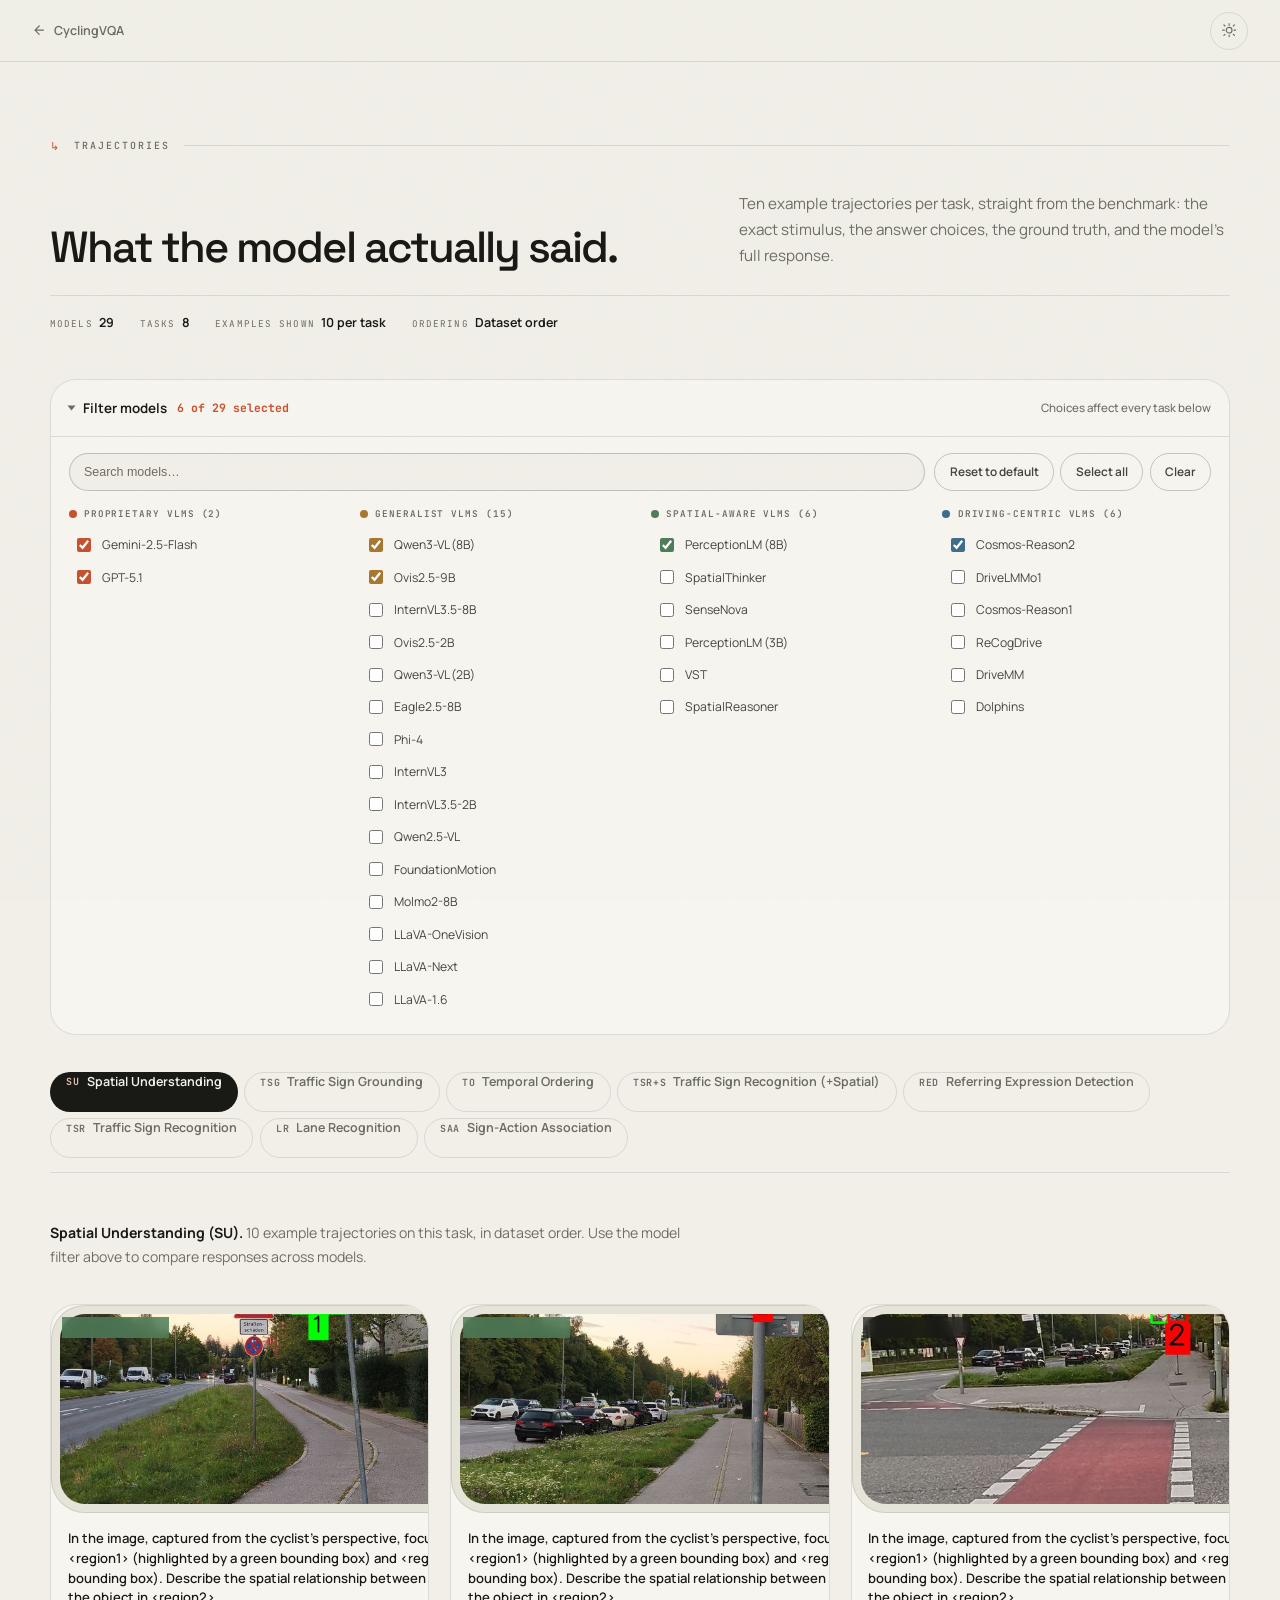
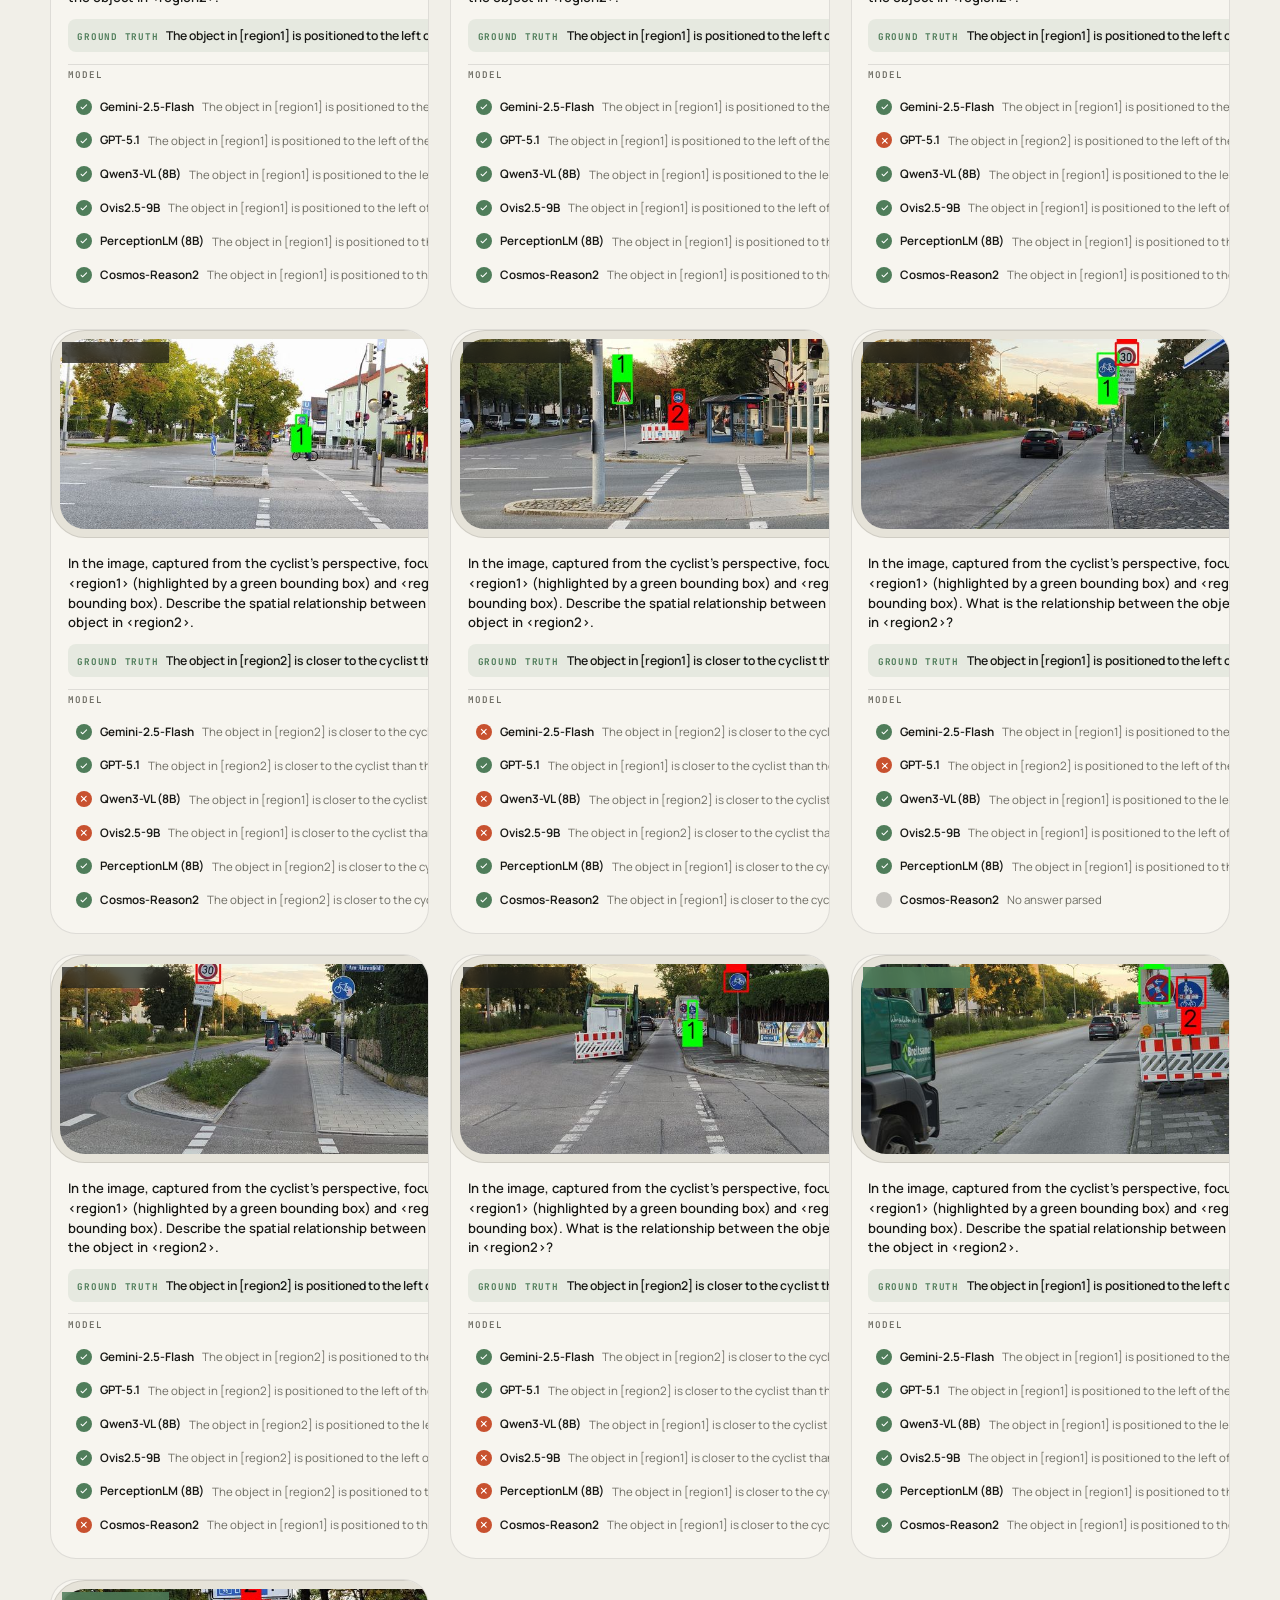
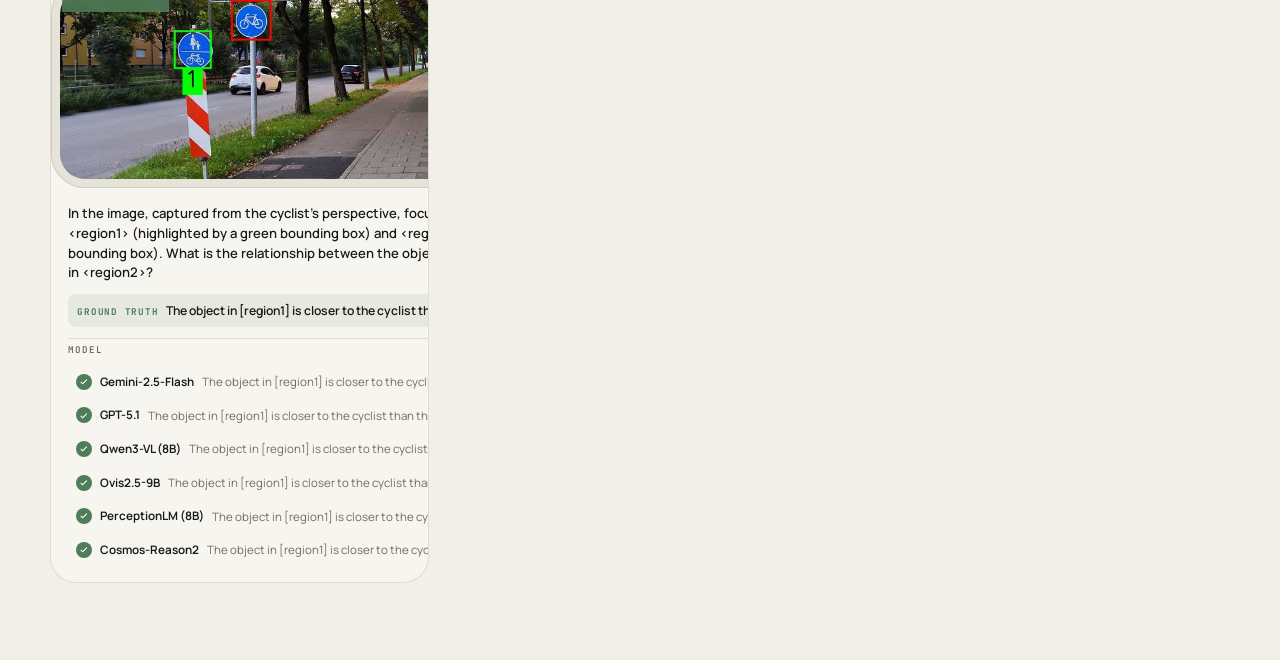
==== commit 9293c6df: "update" ====
--- a/trajectories.html
+++ b/trajectories.html
@@ -20,7 +20,7 @@
   <link rel="preconnect" href="https://fonts.gstatic.com" crossorigin>
   <link rel="stylesheet" href="https://fonts.googleapis.com/css2?family=Manrope:wght@400..800&family=Space+Grotesk:wght@400..700&family=JetBrains+Mono:wght@400..600&display=swap">
   <link rel="stylesheet" href="./static/css/index.css?v=2">
-  <link rel="stylesheet" href="./static/css/trajectories.css?v=1">
+  <link rel="stylesheet" href="./static/css/trajectories.css?v=2">
   <link rel="icon" href="images/logo.png">
 </head>
 <body>
@@ -56,7 +56,7 @@
         </div>
 
         <dl class="traj-meta">
-          <div><dt>Model</dt><dd>gemini-2.5-flash</dd></div>
+          <div><dt>Models</dt><dd>29</dd></div>
           <div><dt>Tasks</dt><dd>8</dd></div>
           <div><dt>Examples shown</dt><dd>10 per task</dd></div>
           <div><dt>Ordering</dt><dd>Dataset order</dd></div>
@@ -65,6 +65,25 @@
     </section>
 
     <div class="page-shell">
+      <details class="model-filter" open>
+        <summary>
+          <span>Filter models</span>
+          <span class="model-filter-count" id="model-filter-count"></span>
+          <span class="model-filter-hint">Choices affect every task below</span>
+        </summary>
+        <div class="model-filter-inner">
+          <div class="model-filter-toolbar">
+            <input class="model-filter-search" id="model-filter-search" type="search" placeholder="Search models…" aria-label="Search models">
+            <div class="model-filter-actions">
+              <button class="model-filter-action" type="button" id="filter-select-default">Reset to default</button>
+              <button class="model-filter-action" type="button" id="filter-select-all">Select all</button>
+              <button class="model-filter-action" type="button" id="filter-select-none">Clear</button>
+            </div>
+          </div>
+          <div class="model-filter-groups" id="model-filter-groups"></div>
+        </div>
+      </details>
+
       <nav class="task-tabs" id="task-tabs" aria-label="Tasks"></nav>
       <div id="task-panels"></div>
     </div>
@@ -83,6 +102,6 @@
     </div>
   </div>
 
-  <script src="./static/js/trajectories.js?v=1"></script>
+  <script src="./static/js/trajectories.js?v=2"></script>
 </body>
 </html>
--- a/static/css/index.css
+++ b/static/css/index.css
@@ -200,6 +200,8 @@
   line-height: 1.02;
 }
 .section-lede { max-width: 46ch; padding-bottom: .35rem; color: var(--muted); font-size: .93rem; line-height: 1.72; }
+.inline-link { color: var(--accent); font-weight: 640; text-decoration: underline; text-decoration-color: color-mix(in srgb, var(--accent) 55%, transparent); text-underline-offset: .15em; }
+.inline-link:hover { text-decoration-color: var(--accent); }
 
 /* ============================================================
    Buttons
--- a/static/css/trajectories.css
+++ b/static/css/trajectories.css
@@ -48,6 +48,102 @@
 .traj-meta dt { color: var(--muted); font-family: var(--font-mono); font-size: .58rem; letter-spacing: .12em; text-transform: uppercase; }
 .traj-meta dd { color: var(--ink); font-size: .78rem; font-weight: 640; }
 
+/* ---------- Model filter ---------- */
+
+.model-filter {
+  margin-bottom: 1.4rem;
+  border: 1px solid var(--line);
+  border-radius: var(--r-lg);
+  background: var(--surface);
+}
+.model-filter > summary {
+  display: flex;
+  align-items: center;
+  gap: .6rem;
+  min-height: 56px;
+  padding-inline: 1.1rem;
+  cursor: pointer;
+  list-style: none;
+  font-size: .84rem;
+  font-weight: 640;
+}
+.model-filter > summary::-webkit-details-marker { display: none; }
+.model-filter > summary::before {
+  content: '';
+  width: 0;
+  height: 0;
+  border-left: 5px solid var(--muted);
+  border-top: 4px solid transparent;
+  border-bottom: 4px solid transparent;
+  transition: transform var(--dur) var(--ease-out);
+  flex: none;
+}
+.model-filter[open] > summary::before { transform: rotate(90deg); }
+.model-filter-count {
+  color: var(--accent);
+  font-family: var(--font-mono);
+  font-size: .72rem;
+  font-weight: 700;
+}
+.model-filter-hint { margin-left: auto; color: var(--muted); font-size: .72rem; font-weight: 500; }
+
+.model-filter-inner { padding: 0 1.1rem 1.2rem; border-top: 1px solid var(--line); }
+
+.model-filter-toolbar { display: flex; flex-wrap: wrap; align-items: center; gap: .6rem; padding-top: 1rem; }
+.model-filter-search {
+  min-height: 38px;
+  flex: 1 1 200px;
+  padding-inline: .9rem;
+  border: 1px solid var(--line-strong);
+  border-radius: 999px;
+  background: var(--bg);
+  color: var(--ink);
+  font-size: .78rem;
+}
+.model-filter-search::placeholder { color: var(--muted); }
+.model-filter-actions { display: flex; gap: .4rem; }
+.model-filter-action {
+  min-height: 38px;
+  padding-inline: .9rem;
+  border: 1px solid var(--line-strong);
+  border-radius: 999px;
+  background: transparent;
+  color: var(--ink-soft);
+  font-size: .74rem;
+  font-weight: 620;
+  transition: border-color var(--dur) var(--ease-out), background-color var(--dur) var(--ease-out);
+}
+.model-filter-action:hover { border-color: var(--ink); background: color-mix(in srgb, var(--ink) 5%, transparent); }
+
+.model-filter-groups {
+  display: grid;
+  grid-template-columns: repeat(4, minmax(0, 1fr));
+  gap: 1.4rem;
+  margin-top: 1.1rem;
+}
+.model-filter-group-head { display: flex; align-items: center; gap: .45rem; margin-bottom: .55rem; }
+.model-filter-group-dot { width: 8px; height: 8px; border-radius: 50%; background: var(--group-tone, var(--accent)); flex: none; }
+.model-filter-group[data-group="proprietary"] { --group-tone: var(--accent); }
+.model-filter-group[data-group="generalist"] { --group-tone: var(--tone-generalist); }
+.model-filter-group[data-group="spatial"] { --group-tone: var(--tone-spatial); }
+.model-filter-group[data-group="driving"] { --group-tone: var(--tone-driving); }
+.model-filter-group-head span { color: var(--muted); font-family: var(--font-mono); font-size: .58rem; font-weight: 600; letter-spacing: .1em; text-transform: uppercase; }
+.model-filter-list { display: grid; gap: .1rem; }
+.model-check {
+  display: flex;
+  align-items: center;
+  gap: .5rem;
+  padding: .34rem .3rem;
+  border-radius: var(--r-xs);
+  color: var(--ink-soft);
+  font-size: .76rem;
+  cursor: pointer;
+  transition: background-color var(--dur) var(--ease-out), color var(--dur) var(--ease-out);
+}
+.model-check:hover { background: color-mix(in srgb, var(--ink) 5%, transparent); color: var(--ink); }
+.model-check input { width: 14px; height: 14px; accent-color: var(--group-tone, var(--accent)); flex: none; }
+.model-check.is-filtered-out { display: none; }
+
 /* ---------- Task tabs ---------- */
 
 .task-tabs {
@@ -126,6 +222,8 @@
 }
 .traj-card-badge.is-correct { background: color-mix(in srgb, var(--positive) 85%, transparent); color: #fff; }
 .traj-card-badge.is-wrong { background: color-mix(in srgb, var(--accent) 88%, transparent); color: #fff; }
+.traj-card-badge.is-mixed { background: color-mix(in srgb, var(--ink) 70%, transparent); color: #fff; }
+.traj-card-badge.is-empty { background: rgb(12 12 10 / 40%); color: rgb(255 255 255 / 75%); }
 .traj-card-index {
   position: absolute;
   top: .65rem;
@@ -161,40 +259,93 @@
 .traj-choice.is-pred-wrong { background: color-mix(in srgb, var(--accent) 10%, transparent); color: var(--ink); }
 .traj-choice.is-pred-wrong svg { color: var(--accent); }
 
-.traj-reasoning { border-top: 1px solid var(--line); padding-top: .65rem; }
-.traj-reasoning summary {
-  display: flex;
-  align-items: center;
-  gap: .4rem;
+.traj-gt {
+  display: flex;
+  align-items: baseline;
+  gap: .5rem;
+  padding: .5rem .6rem;
+  border-radius: var(--r-xs);
+  background: color-mix(in srgb, var(--positive) 10%, transparent);
+  font-size: .76rem;
+}
+.traj-gt-label { flex: none; color: var(--positive); font-family: var(--font-mono); font-size: .58rem; font-weight: 700; letter-spacing: .08em; text-transform: uppercase; }
+.traj-gt-value { color: var(--ink); font-weight: 600; }
+
+.traj-model-list-head {
+  display: flex;
+  align-items: center;
+  justify-content: space-between;
   color: var(--muted);
   font-family: var(--font-mono);
-  font-size: .6rem;
+  font-size: .58rem;
   font-weight: 600;
   letter-spacing: .1em;
   text-transform: uppercase;
+  padding-top: .3rem;
+  border-top: 1px solid var(--line);
+}
+.traj-model-list { display: grid; gap: .3rem; }
+
+.traj-model-row { border-radius: var(--r-xs); }
+.traj-model-row > summary {
+  display: flex;
+  align-items: center;
+  gap: .5rem;
+  padding: .4rem .5rem;
+  border-radius: var(--r-xs);
   cursor: pointer;
   list-style: none;
-}
-.traj-reasoning summary::-webkit-details-marker { display: none; }
-.traj-reasoning summary::before {
+  transition: background-color var(--dur) var(--ease-out);
+}
+.traj-model-row > summary::-webkit-details-marker { display: none; }
+.traj-model-row:hover > summary { background: color-mix(in srgb, var(--ink) 5%, transparent); }
+.traj-model-row.is-hidden { display: none; }
+
+.traj-model-status {
+  display: grid;
+  width: 16px;
+  height: 16px;
+  flex: none;
+  place-items: center;
+  border-radius: 50%;
+  color: #fff;
+}
+.traj-model-status svg { width: .6rem; height: .6rem; }
+.traj-model-status.is-correct { background: var(--positive); }
+.traj-model-status.is-wrong { background: var(--accent); }
+.traj-model-status.is-empty { background: var(--line-strong); }
+
+.traj-model-name { flex: 0 0 auto; max-width: 34%; overflow: hidden; color: var(--ink); font-size: .73rem; font-weight: 640; text-overflow: ellipsis; white-space: nowrap; }
+.traj-model-answer { flex: 1 1 auto; overflow: hidden; color: var(--muted); font-size: .72rem; text-overflow: ellipsis; white-space: nowrap; }
+.traj-model-row > summary::after {
   content: '';
   width: 0;
   height: 0;
+  flex: none;
   border-left: 4px solid var(--muted);
   border-top: 3px solid transparent;
   border-bottom: 3px solid transparent;
   transition: transform var(--dur) var(--ease-out);
 }
-.traj-reasoning[open] summary::before { transform: rotate(90deg); }
-.traj-reasoning p {
-  margin-top: .55rem;
+.traj-model-row[open] > summary::after { transform: rotate(90deg); }
+.traj-model-row-reasoning {
+  margin: 0 .5rem .5rem;
+  padding: .55rem .65rem;
+  border-radius: var(--r-xs);
+  background: var(--bg-sunk);
   color: var(--ink-soft);
-  font-size: .74rem;
-  line-height: 1.65;
+  font-size: .72rem;
+  line-height: 1.62;
   white-space: pre-line;
+}
+
+@media (max-width: 900px) {
+  .model-filter-groups { grid-template-columns: repeat(2, minmax(0, 1fr)); }
 }
 
 @media (max-width: 640px) {
   .traj-grid { grid-template-columns: 1fr; }
   .task-tabs { top: var(--nav-height); overflow-x: auto; flex-wrap: nowrap; }
-}
+  .model-filter-groups { grid-template-columns: 1fr; }
+  .traj-model-name { max-width: 44%; }
+}
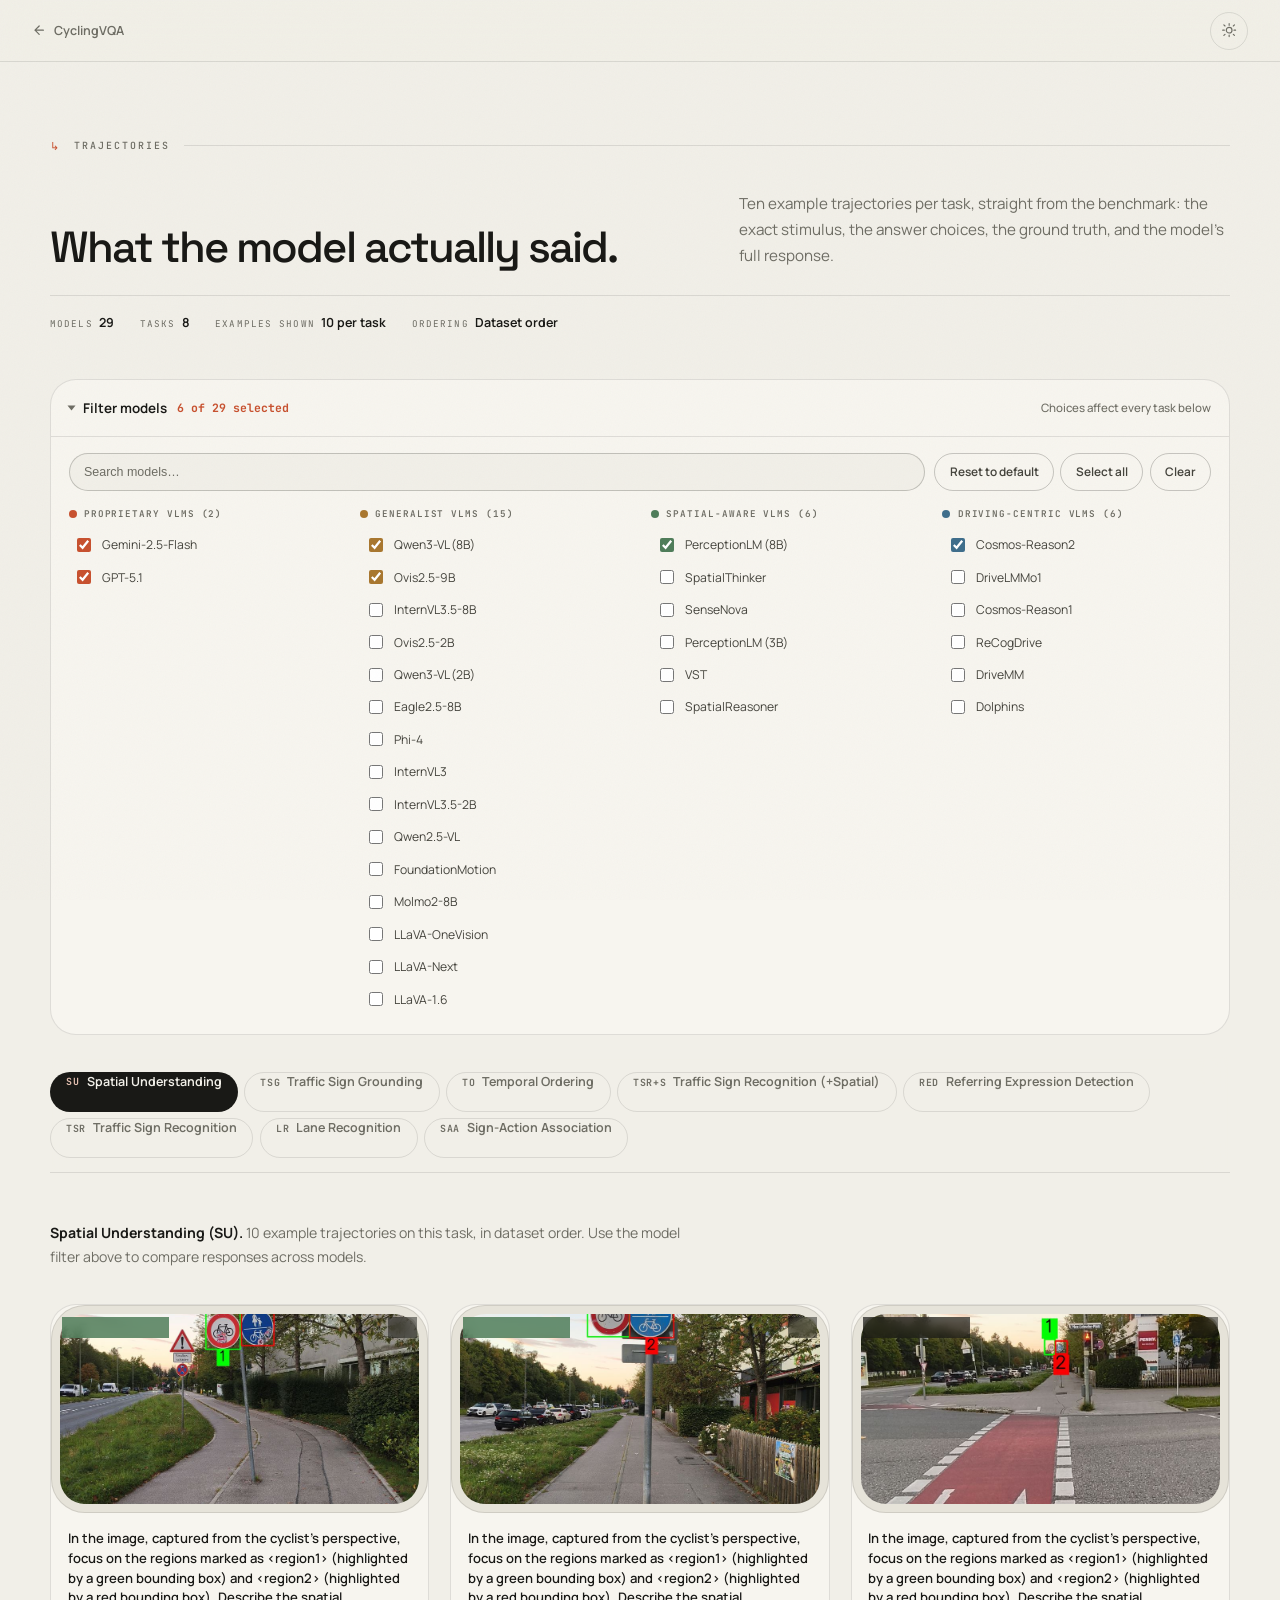
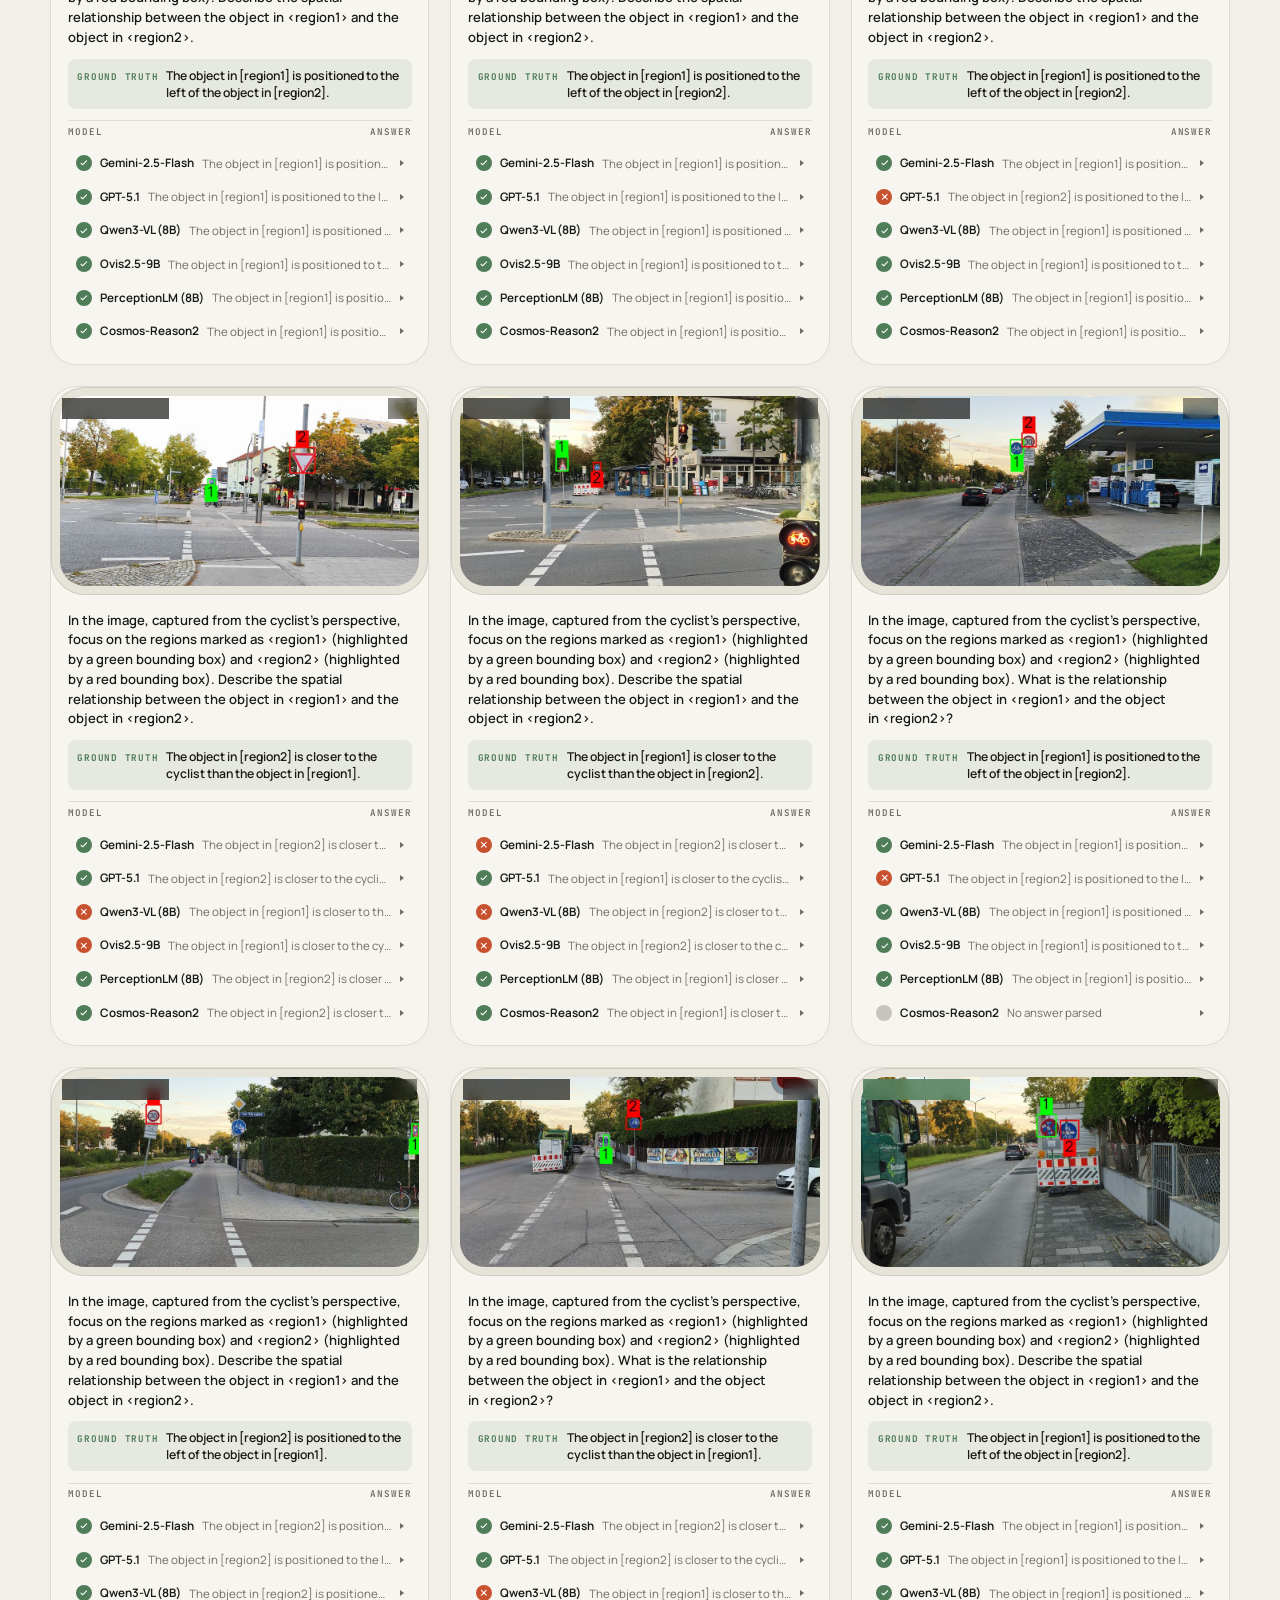
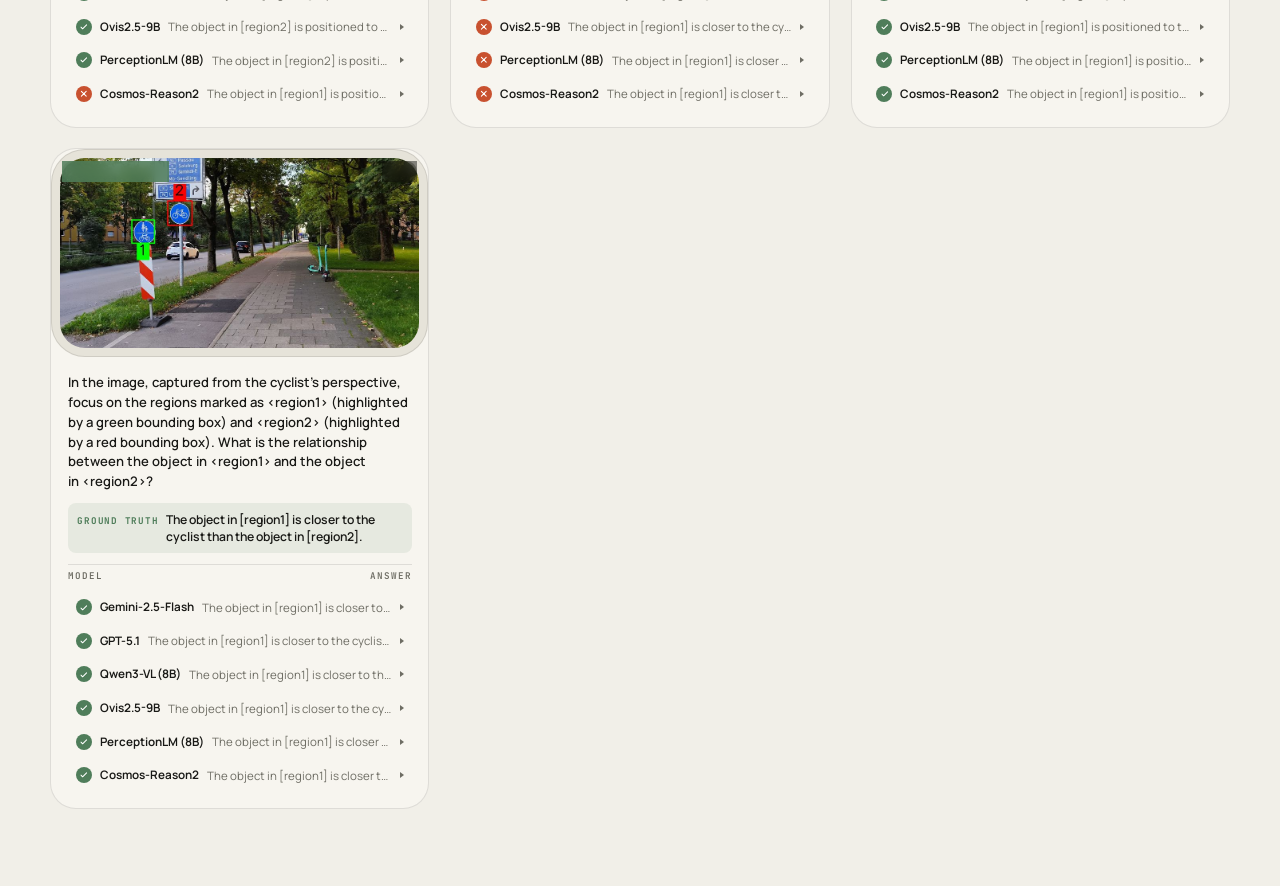
==== commit f91af657: "update" ====
--- a/trajectories.html
+++ b/trajectories.html
@@ -20,7 +20,7 @@
   <link rel="preconnect" href="https://fonts.gstatic.com" crossorigin>
   <link rel="stylesheet" href="https://fonts.googleapis.com/css2?family=Manrope:wght@400..800&family=Space+Grotesk:wght@400..700&family=JetBrains+Mono:wght@400..600&display=swap">
   <link rel="stylesheet" href="./static/css/index.css?v=2">
-  <link rel="stylesheet" href="./static/css/trajectories.css?v=2">
+  <link rel="stylesheet" href="./static/css/trajectories.css?v=5">
   <link rel="icon" href="images/logo.png">
 </head>
 <body>
@@ -102,6 +102,6 @@
     </div>
   </div>
 
-  <script src="./static/js/trajectories.js?v=2"></script>
+  <script src="./static/js/trajectories.js?v=3"></script>
 </body>
 </html>
--- a/static/css/trajectories.css
+++ b/static/css/trajectories.css
@@ -193,6 +193,7 @@
 
 .traj-card {
   display: grid;
+  min-width: 0;
   border: 1px solid var(--line);
   border-radius: var(--r-lg);
   background: var(--surface);
@@ -239,7 +240,7 @@
   -webkit-backdrop-filter: blur(6px);
 }
 
-.traj-card-body { display: grid; gap: .7rem; padding: 1rem 1.05rem 1.15rem; }
+.traj-card-body { display: grid; min-width: 0; gap: .7rem; padding: 1rem 1.05rem 1.15rem; }
 .traj-card-question { color: var(--ink); font-size: .82rem; font-weight: 570; line-height: 1.5; }
 
 .traj-choices { display: grid; gap: .35rem; }
@@ -284,11 +285,12 @@
   padding-top: .3rem;
   border-top: 1px solid var(--line);
 }
-.traj-model-list { display: grid; gap: .3rem; }
-
-.traj-model-row { border-radius: var(--r-xs); }
+.traj-model-list { display: grid; min-width: 0; gap: .3rem; }
+
+.traj-model-row { min-width: 0; border-radius: var(--r-xs); }
 .traj-model-row > summary {
   display: flex;
+  min-width: 0;
   align-items: center;
   gap: .5rem;
   padding: .4rem .5rem;
@@ -315,8 +317,8 @@
 .traj-model-status.is-wrong { background: var(--accent); }
 .traj-model-status.is-empty { background: var(--line-strong); }
 
-.traj-model-name { flex: 0 0 auto; max-width: 34%; overflow: hidden; color: var(--ink); font-size: .73rem; font-weight: 640; text-overflow: ellipsis; white-space: nowrap; }
-.traj-model-answer { flex: 1 1 auto; overflow: hidden; color: var(--muted); font-size: .72rem; text-overflow: ellipsis; white-space: nowrap; }
+.traj-model-name { flex: 0 0 auto; max-width: 34%; min-width: 0; overflow: hidden; color: var(--ink); font-size: .73rem; font-weight: 640; text-overflow: ellipsis; white-space: nowrap; }
+.traj-model-answer { flex: 1 1 auto; min-width: 0; overflow: hidden; color: var(--muted); font-size: .72rem; text-overflow: ellipsis; white-space: nowrap; }
 .traj-model-row > summary::after {
   content: '';
   width: 0;
